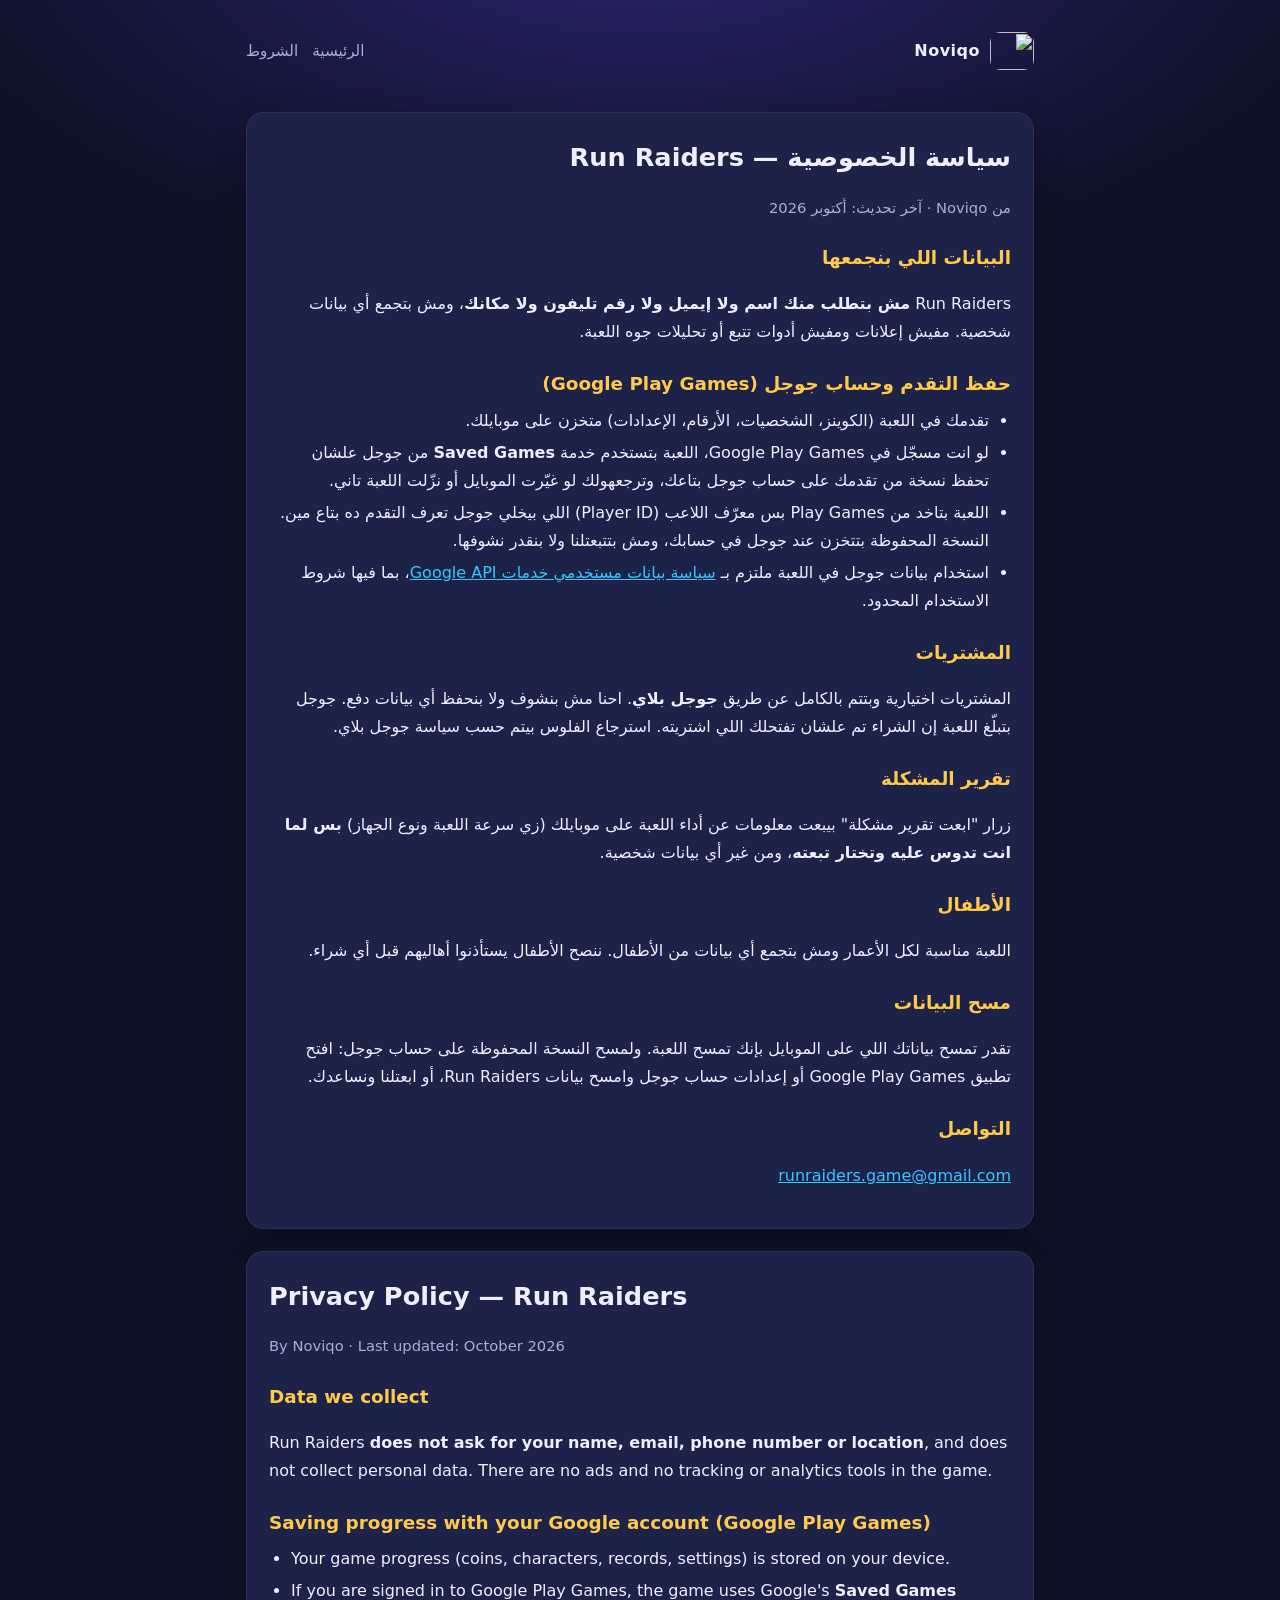
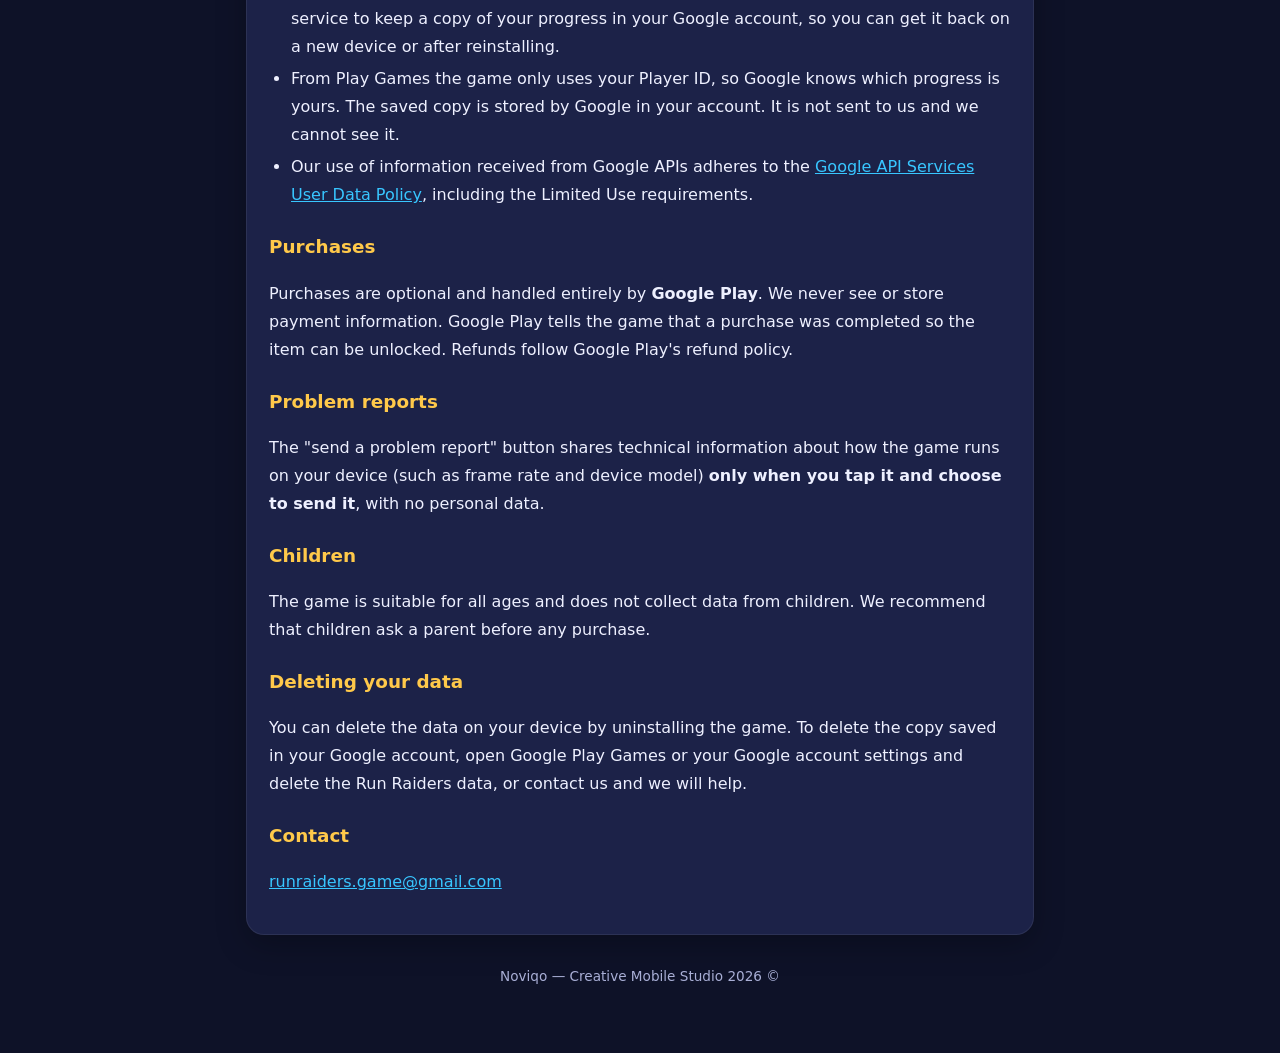
==== privacy.html @ 6737af86 "Add files via upload" ====
<!doctype html>
<html lang="ar" dir="rtl">
<head>
<meta charset="utf-8">
<meta name="viewport" content="width=device-width, initial-scale=1">
<title>Run Raiders — Privacy Policy</title>
<link rel="icon" href="assets/run-raiders-icon.png">
<link rel="stylesheet" href="style.css">
</head>
<body>
<div class="wrap">
  <header class="top">
    <a class="brand" href="./"><img src="assets/noviqo-logo.png" alt="">Noviqo</a>
    <nav><a href="./">الرئيسية</a><a href="terms.html">الشروط</a></nav>
  </header>

  <section class="card" dir="rtl">
    <h1>سياسة الخصوصية — Run Raiders</h1>
    <p class="muted">من Noviqo · آخر تحديث: أكتوبر 2026</p>

    <h2>البيانات اللي بنجمعها</h2>
    <p>Run Raiders <b>مش بتطلب منك اسم ولا إيميل ولا رقم تليفون ولا مكانك</b>، ومش بتجمع أي بيانات شخصية. مفيش إعلانات ومفيش أدوات تتبع أو تحليلات جوه اللعبة.</p>

    <h2>حفظ التقدم وحساب جوجل (Google Play Games)</h2>
    <ul>
      <li>تقدمك في اللعبة (الكوينز، الشخصيات، الأرقام، الإعدادات) متخزن على موبايلك.</li>
      <li>لو انت مسجّل في Google Play Games، اللعبة بتستخدم خدمة <b>Saved Games</b> من جوجل علشان تحفظ نسخة من تقدمك على حساب جوجل بتاعك، وترجعهولك لو غيّرت الموبايل أو نزّلت اللعبة تاني.</li>
      <li>اللعبة بتاخد من Play Games بس معرّف اللاعب (Player ID) اللي بيخلي جوجل تعرف التقدم ده بتاع مين. النسخة المحفوظة بتتخزن عند جوجل في حسابك، ومش بتتبعتلنا ولا بنقدر نشوفها.</li>
      <li>استخدام بيانات جوجل في اللعبة ملتزم بـ <a href="https://developers.google.com/terms/api-services-user-data-policy">سياسة بيانات مستخدمي خدمات Google API</a>، بما فيها شروط الاستخدام المحدود.</li>
    </ul>

    <h2>المشتريات</h2>
    <p>المشتريات اختيارية وبتتم بالكامل عن طريق <b>جوجل بلاي</b>. احنا مش بنشوف ولا بنحفظ أي بيانات دفع. جوجل بتبلّغ اللعبة إن الشراء تم علشان تفتحلك اللي اشتريته. استرجاع الفلوس بيتم حسب سياسة جوجل بلاي.</p>

    <h2>تقرير المشكلة</h2>
    <p>زرار "ابعت تقرير مشكلة" بيبعت معلومات عن أداء اللعبة على موبايلك (زي سرعة اللعبة ونوع الجهاز) <b>بس لما انت تدوس عليه وتختار تبعته</b>، ومن غير أي بيانات شخصية.</p>

    <h2>الأطفال</h2>
    <p>اللعبة مناسبة لكل الأعمار ومش بتجمع أي بيانات من الأطفال. ننصح الأطفال يستأذنوا أهاليهم قبل أي شراء.</p>

    <h2>مسح البيانات</h2>
    <p>تقدر تمسح بياناتك اللي على الموبايل بإنك تمسح اللعبة. ولمسح النسخة المحفوظة على حساب جوجل: افتح تطبيق Google Play Games أو إعدادات حساب جوجل وامسح بيانات Run Raiders، أو ابعتلنا ونساعدك.</p>

    <h2>التواصل</h2>
    <p><a href="mailto:runraiders.game@gmail.com">runraiders.game@gmail.com</a></p>
  </section>

  <section class="card" dir="ltr">
    <h1>Privacy Policy — Run Raiders</h1>
    <p class="muted">By Noviqo · Last updated: October 2026</p>

    <h2>Data we collect</h2>
    <p>Run Raiders <b>does not ask for your name, email, phone number or location</b>, and does not collect personal data. There are no ads and no tracking or analytics tools in the game.</p>

    <h2>Saving progress with your Google account (Google Play Games)</h2>
    <ul>
      <li>Your game progress (coins, characters, records, settings) is stored on your device.</li>
      <li>If you are signed in to Google Play Games, the game uses Google's <b>Saved Games</b> service to keep a copy of your progress in your Google account, so you can get it back on a new device or after reinstalling.</li>
      <li>From Play Games the game only uses your Player ID, so Google knows which progress is yours. The saved copy is stored by Google in your account. It is not sent to us and we cannot see it.</li>
      <li>Our use of information received from Google APIs adheres to the <a href="https://developers.google.com/terms/api-services-user-data-policy">Google API Services User Data Policy</a>, including the Limited Use requirements.</li>
    </ul>

    <h2>Purchases</h2>
    <p>Purchases are optional and handled entirely by <b>Google Play</b>. We never see or store payment information. Google Play tells the game that a purchase was completed so the item can be unlocked. Refunds follow Google Play's refund policy.</p>

    <h2>Problem reports</h2>
    <p>The "send a problem report" button shares technical information about how the game runs on your device (such as frame rate and device model) <b>only when you tap it and choose to send it</b>, with no personal data.</p>

    <h2>Children</h2>
    <p>The game is suitable for all ages and does not collect data from children. We recommend that children ask a parent before any purchase.</p>

    <h2>Deleting your data</h2>
    <p>You can delete the data on your device by uninstalling the game. To delete the copy saved in your Google account, open Google Play Games or your Google account settings and delete the Run Raiders data, or contact us and we will help.</p>

    <h2>Contact</h2>
    <p><a href="mailto:runraiders.game@gmail.com">runraiders.game@gmail.com</a></p>
  </section>

  <footer>© 2026 Noviqo — Creative Mobile Studio</footer>
</div>
</body>
</html>
---- style.css ----
:root {
  --bg: #0e1228;
  --bg2: #171c3d;
  --card: #1c2248;
  --ink: #eef0ff;
  --muted: #a9afd6;
  --accent: #7c5cff;
  --accent2: #38c6ff;
  --gold: #ffc94a;
}
* { box-sizing: border-box; }
html { -webkit-text-size-adjust: 100%; }
body {
  margin: 0;
  background: radial-gradient(1200px 600px at 50% -10%, #2a2470 0%, var(--bg) 60%) fixed, var(--bg);
  color: var(--ink);
  font-family: "Cairo", system-ui, "Segoe UI", Tahoma, Arial, sans-serif;
  line-height: 1.75;
}
a { color: var(--accent2); }
.wrap { max-width: 820px; margin: 0 auto; padding: 24px 16px 64px; }
header.top { display: flex; align-items: center; justify-content: space-between; gap: 12px; padding: 8px 0 20px; }
header.top a.brand { display: flex; align-items: center; gap: 10px; text-decoration: none; color: var(--ink); font-weight: 800; letter-spacing: .5px; }
header.top a.brand img { width: 44px; height: 38px; object-fit: cover; border-radius: 10px; }
nav a { color: var(--muted); text-decoration: none; margin-inline-start: 14px; font-size: .95rem; }
nav a:hover { color: var(--ink); }
.hero { text-align: center; padding: 18px 0 8px; }
.hero img.logo { width: min(360px, 80%); height: auto; border-radius: 22px; }
.hero p { color: var(--muted); max-width: 560px; margin: 10px auto 0; }
.card { background: var(--card); border: 1px solid rgba(255,255,255,.07); border-radius: 18px; padding: 22px; margin: 22px 0; box-shadow: 0 10px 30px rgba(0,0,0,.25); }
.game { display: flex; gap: 18px; align-items: center; flex-wrap: wrap; }
.game img { width: 96px; height: 96px; border-radius: 22px; flex: none; }
.game h2 { margin: 0 0 4px; }
.game p { margin: 0 0 10px; color: var(--muted); }
.btns { display: flex; gap: 10px; flex-wrap: wrap; }
.btn { display: inline-block; padding: 9px 16px; border-radius: 12px; background: linear-gradient(90deg, var(--accent), var(--accent2)); color: #fff; text-decoration: none; font-weight: 700; font-size: .95rem; }
.btn.ghost { background: transparent; border: 1px solid rgba(255,255,255,.25); }
h1 { font-size: 1.6rem; margin: 0 0 4px; }
h2 { font-size: 1.15rem; margin: 22px 0 6px; color: var(--gold); }
.muted { color: var(--muted); font-size: .92rem; }
ul { padding-inline-start: 22px; margin: 6px 0; }
li { margin: 4px 0; }
.lang-sep { border: none; border-top: 1px dashed rgba(255,255,255,.18); margin: 34px 0; }
footer { text-align: center; color: var(--muted); font-size: .85rem; margin-top: 30px; }
[dir=ltr] { text-align: left; }
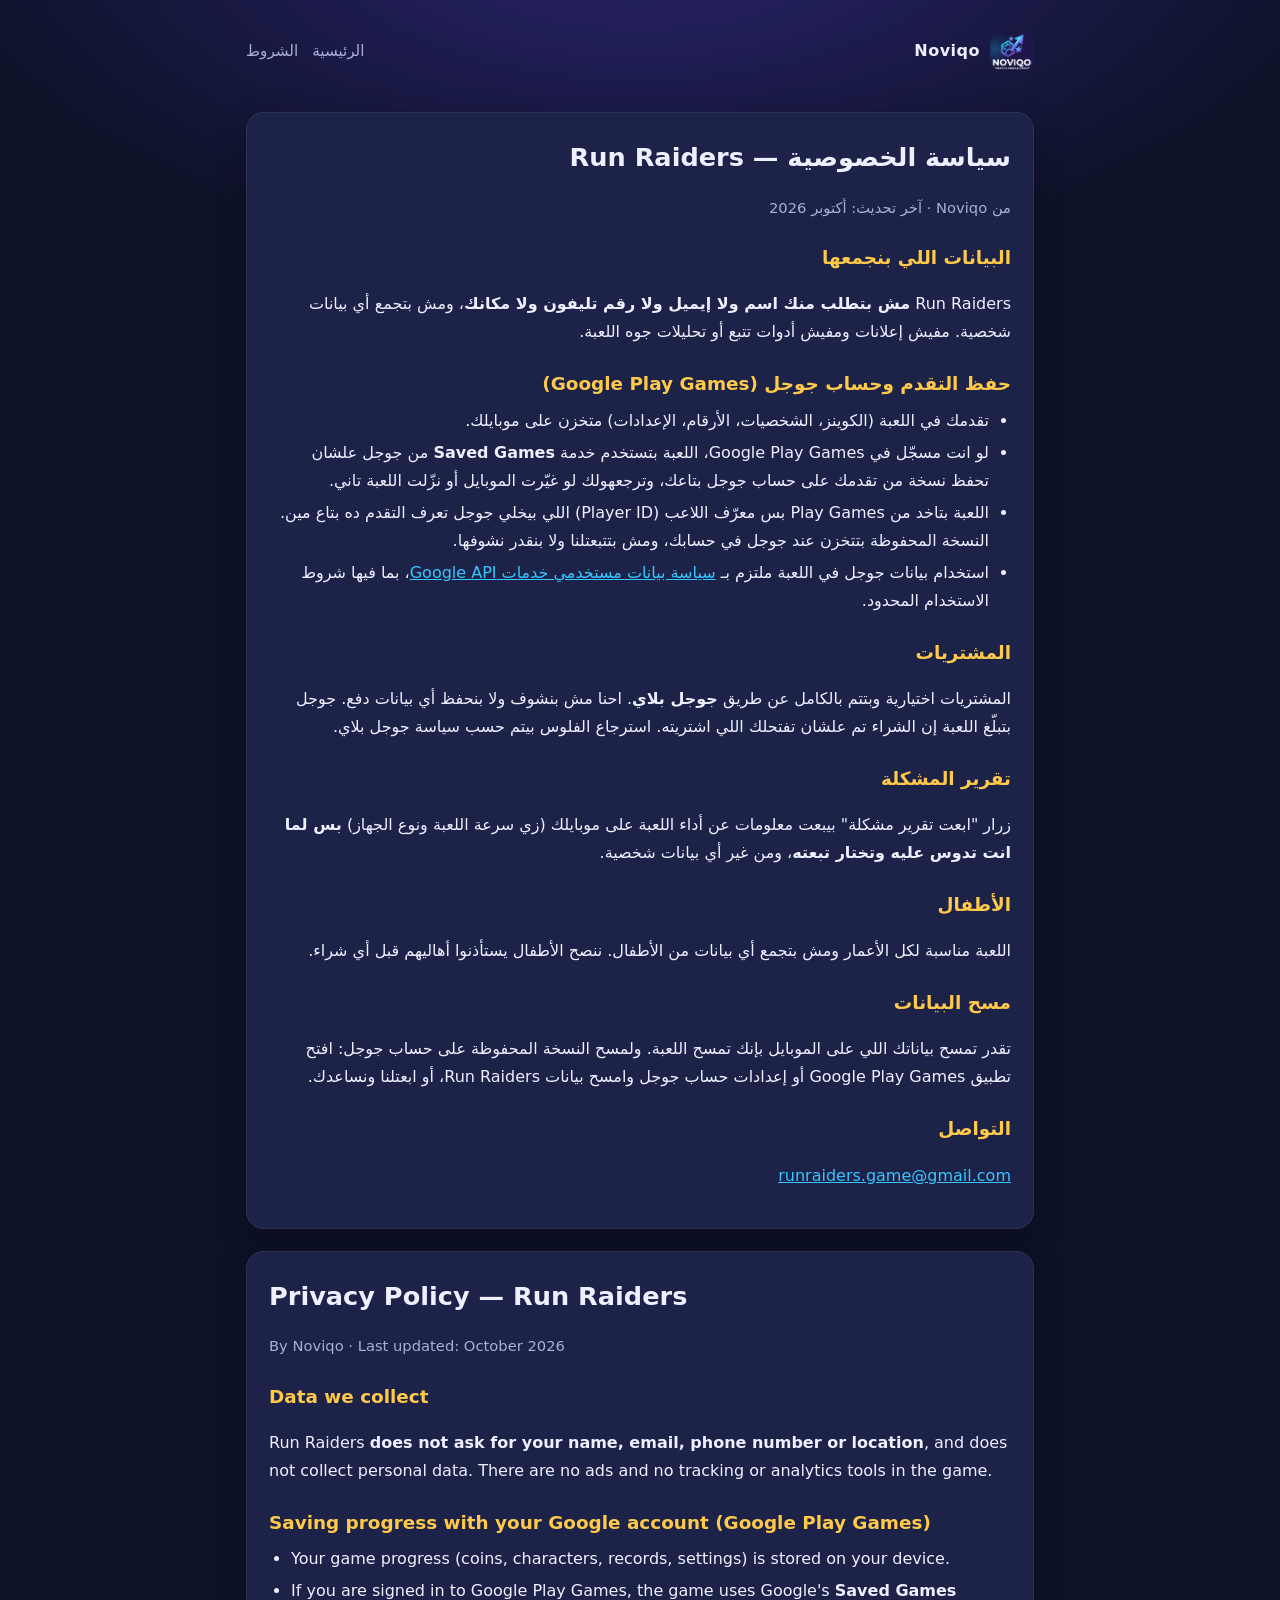
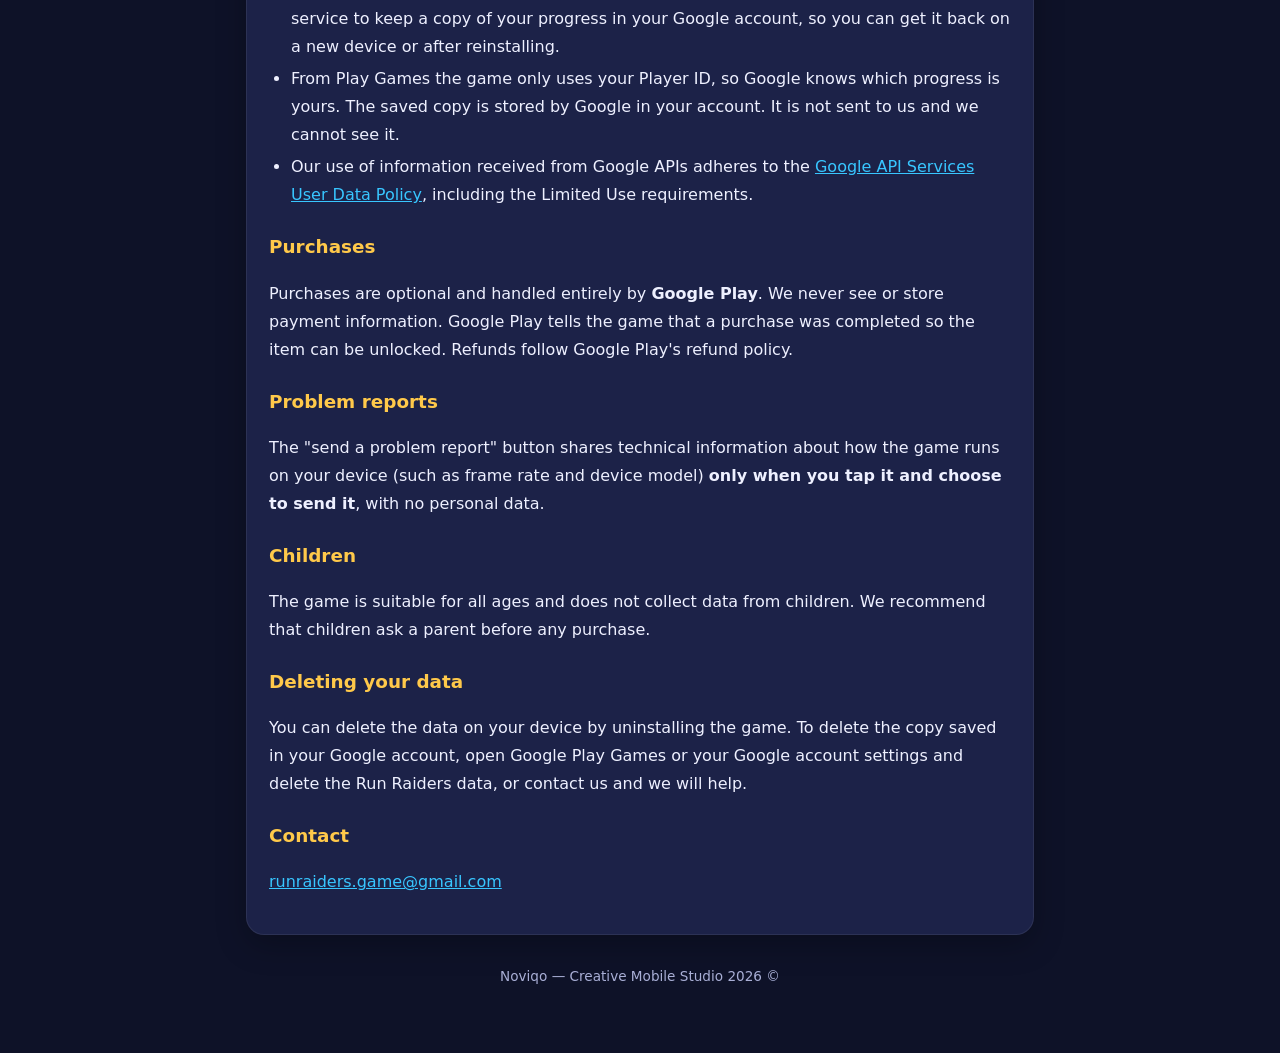
==== commit e6306fa6: "Add files via upload" ====
--- a/privacy.html
+++ b/privacy.html
@@ -4,13 +4,13 @@
 <meta charset="utf-8">
 <meta name="viewport" content="width=device-width, initial-scale=1">
 <title>Run Raiders — Privacy Policy</title>
-<link rel="icon" href="assets/run-raiders-icon.png">
+<link rel="icon" href="run-raiders-icon.png">
 <link rel="stylesheet" href="style.css">
 </head>
 <body>
 <div class="wrap">
   <header class="top">
-    <a class="brand" href="./"><img src="assets/noviqo-logo.png" alt="">Noviqo</a>
+    <a class="brand" href="./"><img src="noviqo-logo.png" alt="">Noviqo</a>
     <nav><a href="./">الرئيسية</a><a href="terms.html">الشروط</a></nav>
   </header>
 
